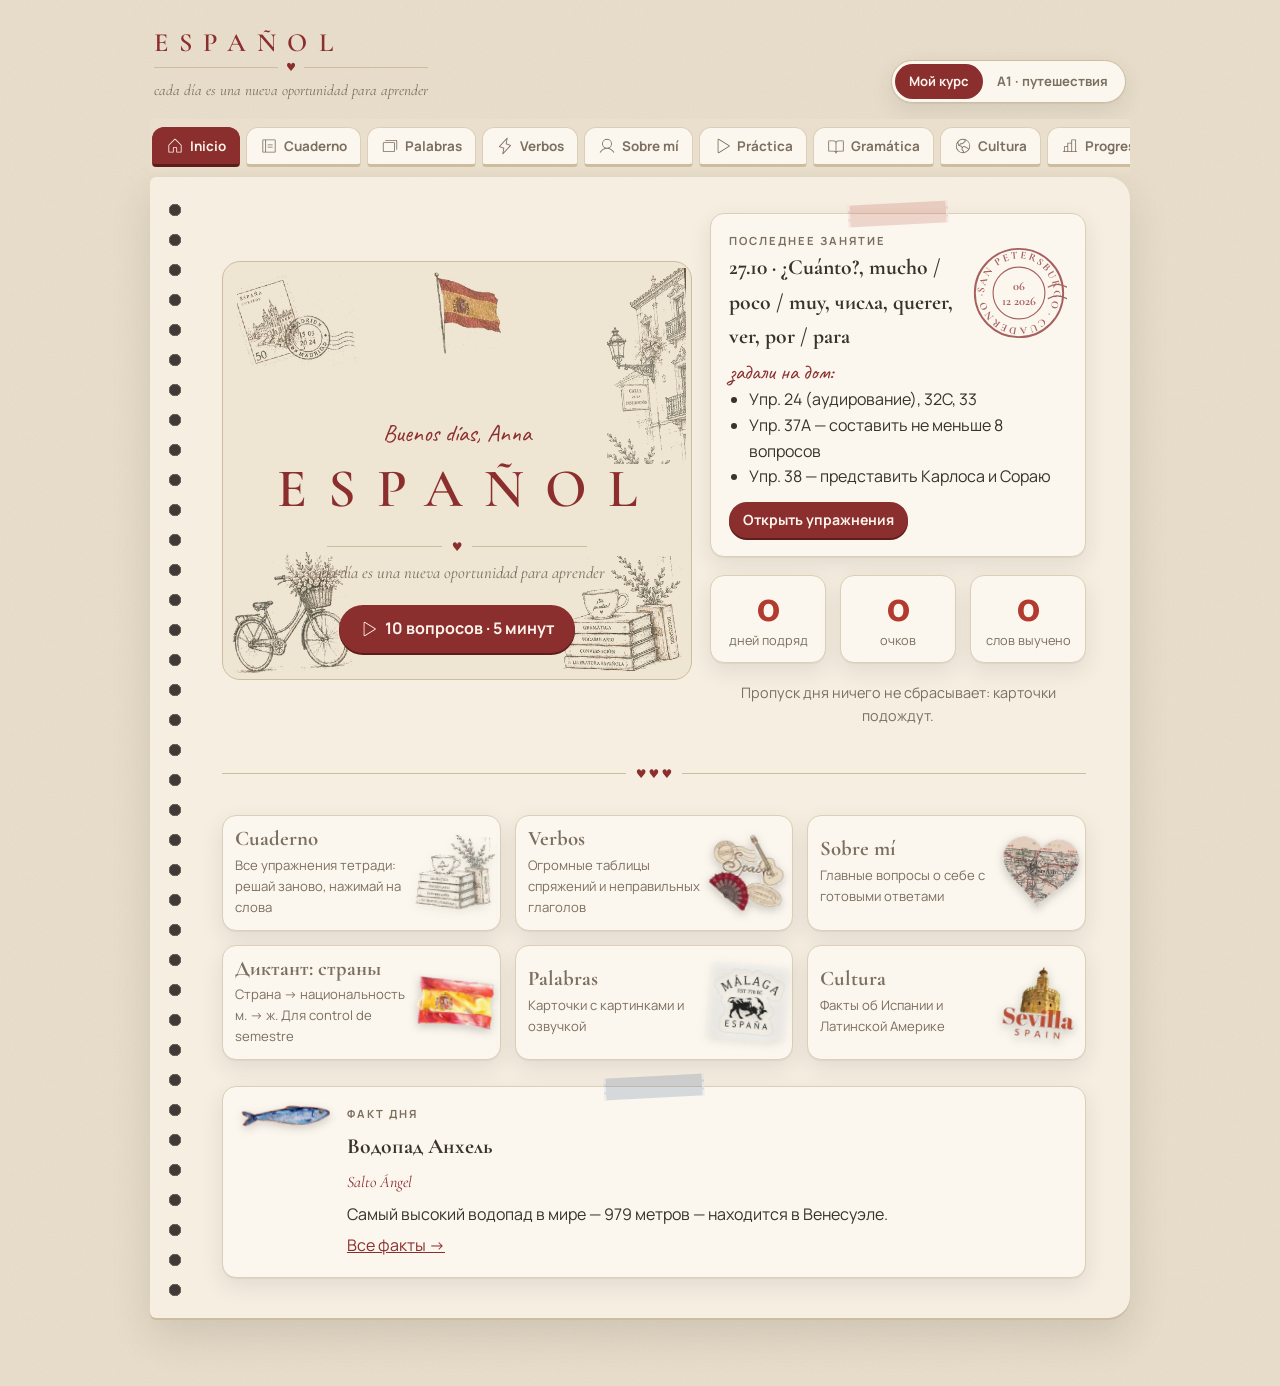
==== index.html @ c1b93a3b "Mi español: сайт и PWA Разбивка mi-espanol.html на index.html, styles.css, app.js, data/*.json, img/" ====
<!doctype html>
<html lang="ru">
<head>
<meta charset="utf-8">
<meta name="viewport" content="width=device-width,initial-scale=1,viewport-fit=cover">
<title>Mi español</title>
<meta name="description" content="Тренажёр испанского: карточки, тетрадь, глаголы, грамматика и культура">
<meta name="theme-color" content="#8B2E2E">
<link rel="manifest" href="manifest.webmanifest">
<link rel="icon" href="icons/icon-192.png" type="image/png">
<link rel="apple-touch-icon" href="icons/apple-touch-icon.png">
<meta name="apple-mobile-web-app-capable" content="yes">
<meta name="mobile-web-app-capable" content="yes">
<meta name="apple-mobile-web-app-status-bar-style" content="default">
<meta name="apple-mobile-web-app-title" content="Mi español">
<link rel="preconnect" href="https://fonts.googleapis.com">
<link rel="preconnect" href="https://fonts.gstatic.com" crossorigin>
<link rel="stylesheet" href="https://fonts.googleapis.com/css2?family=Caveat:wght@500;700&family=Cormorant+Garamond:ital,wght@0,500;0,600;0,700;1,500;1,600&family=Gentium+Plus&family=Manrope:wght@400;500;600;700&display=swap">
<link rel="stylesheet" href="styles.css">
</head>
<body>
<header class="mast">
  <a class="logo" href="#inicio"><b>ESPAÑOL</b><span class="heartline">♥</span><i>cada día es una nueva oportunidad para aprender</i></a>
  <div class="modes" role="group" aria-label="Режим"><button data-mode="curso">Мой курс</button><button data-mode="a1">A1 · путешествия</button></div>
</header>
<nav class="idx" aria-label="Разделы"><div class="in" id="tabs"></div></nav>
<main class="wrap"><div class="sheet" id="view"><div class="boot" role="status"><b>ESPAÑOL</b><span class="heartline">♥</span><i>cargando…</i></div></div></main>
<div id="pop" hidden></div>
<script src="app.js" defer></script>
</body>
</html>
---- styles.css ----
@font-face{font-family:"Soyuz Grotesk";src:url("fonts/SoyuzGrotesk-Bold.ttf") format("truetype");font-weight:700;font-display:swap}
:root{
  color-scheme:light;
  --bg:#E9DFCC;--paper:#F5EEE1;--card:#FBF7EE;--ink:#3A322B;--muted:#7C6F60;--line:#DCCFB8;--line2:#CDBD9F;
  --wine:#8B2E2E;--red:#B23A2E;--gold:#A9843A;--blue:#2D4E8C;--olive:#5E7A4A;--rose:#E7C7BF;
  --wine-soft:#F1DDD5;--blue-soft:#DDE4F0;--olive-soft:#E3E9D6;--gold-soft:#EFE3C8;
  --ok:#4F7A45;--ok-soft:#E1EBD6;--bad:#A8352B;--bad-soft:#F4DCD5;
  --shadow:0 1px 1px rgba(58,50,43,.06),0 8px 22px rgba(58,50,43,.10);
  --poster:"Soyuz Grotesk","Arial Black",Impact,sans-serif;
  --serif:"Cormorant Garamond",Georgia,"Times New Roman",serif;
  --hand:"Caveat","Segoe Print",cursive;
  --sans:"Manrope",system-ui,-apple-system,"Segoe UI",sans-serif;
  --ipa:"Gentium Plus","Charis SIL",Georgia,serif;
}
*{box-sizing:border-box}
[hidden]{display:none!important}
body{background:var(--bg);color:var(--ink);font:400 16px/1.6 var(--sans);-webkit-text-size-adjust:100%;
  background-image:url("data:image/svg+xml,%3Csvg xmlns='http://www.w3.org/2000/svg' width='220' height='220'%3E%3Cfilter id='n'%3E%3CfeTurbulence type='fractalNoise' baseFrequency='.85' numOctaves='3' stitchTiles='stitch'/%3E%3CfeColorMatrix values='0 0 0 0 .35 0 0 0 0 .28 0 0 0 0 .2 0 0 0 .07 0'/%3E%3C/filter%3E%3Crect width='100%25' height='100%25' filter='url(%23n)'/%3E%3C/svg%3E");
  padding-left:max(12px,env(safe-area-inset-left,0px));padding-right:max(12px,env(safe-area-inset-right,0px));padding-block:0 60px}
body::before{content:"";position:fixed;inset:0 0 auto;height:env(safe-area-inset-top,0px);z-index:30;background:var(--paper)}
h1,h2,h3{margin:0;text-wrap:balance;font-weight:600}
p{margin:0}
button,input,select,textarea{font:inherit;color:inherit}
button{cursor:pointer}
a{color:var(--wine)}
.wrap{max-width:980px;margin:0 auto}
/* ---------- masthead ---------- */
.mast{max-width:980px;margin:0 auto;padding:22px 4px 8px;display:flex;align-items:flex-end;justify-content:space-between;gap:12px;flex-wrap:wrap}
.logo{display:flex;flex-direction:column;gap:2px;text-decoration:none;color:inherit}
.logo b{font-family:var(--serif);font-weight:600;font-size:1.65rem;letter-spacing:.42em;color:var(--wine);line-height:1}
.logo i{font-family:var(--serif);font-style:italic;font-size:.95rem;color:var(--muted)}
.heartline{display:flex;align-items:center;gap:8px;color:var(--wine);font-size:.7rem}
.heartline::before,.heartline::after{content:"";height:1px;background:var(--line2);flex:1;min-width:20px}
.modes{display:flex;background:var(--card);border:1px solid var(--line2);border-radius:999px;padding:3px;box-shadow:var(--shadow)}
.modes button{border:0;background:transparent;border-radius:999px;padding:7px 14px;font-weight:700;font-size:.82rem;color:var(--muted)}
.modes button[aria-pressed="true"]{background:var(--wine);color:#FBF3EA}
/* index tabs */
nav.idx{position:sticky;top:env(safe-area-inset-top,0px);z-index:20;margin:8px auto 0;max-width:980px;background:linear-gradient(var(--bg) 80%,transparent)}
nav.idx .in{display:flex;gap:6px;overflow-x:auto;padding:8px 2px 10px;scrollbar-width:none}
nav.idx .in::-webkit-scrollbar{display:none}
.tab{flex:0 0 auto;display:flex;align-items:center;gap:6px;padding:8px 13px 7px;border-radius:12px 12px 4px 4px;background:var(--card);border:1px solid var(--line);border-bottom:3px solid var(--line2);text-decoration:none;color:var(--muted);font-weight:700;font-size:.84rem;white-space:nowrap}
.tab svg{width:18px;height:18px}
.tab[aria-current="page"]{background:var(--wine);color:#FBF3EA;border-color:var(--wine);border-bottom-color:#5E1D1D}
.tab:nth-child(3n+2)[aria-current="page"]{background:var(--blue);border-color:var(--blue);border-bottom-color:#1C3360}
.tab:nth-child(3n)[aria-current="page"]{background:var(--olive);border-color:var(--olive);border-bottom-color:#3E5430}
/* sheet */
.sheet{background:var(--paper);border-radius:6px 22px 22px 6px;box-shadow:0 2px 0 var(--line2),0 18px 40px rgba(58,50,43,.14);padding:26px clamp(16px,4vw,44px) 40px;position:relative;min-height:70vh}
@media (min-width:720px){
  .sheet{padding-left:clamp(56px,6vw,72px)}
  .sheet::before{content:"";position:absolute;left:14px;top:22px;bottom:22px;width:22px;
    background:radial-gradient(circle at 11px 11px,#2B2622 0 5px,#5b524a 5.5px 6px,transparent 6.5px) 0 0/22px 30px repeat-y;opacity:.9}
}
.stack{display:flex;flex-direction:column;gap:18px}
.row{display:flex;gap:10px;flex-wrap:wrap;align-items:center}
.between{justify-content:space-between}
.grid{display:grid;gap:14px;grid-template-columns:repeat(auto-fill,minmax(220px,1fr))}
.grid.sm{grid-template-columns:repeat(auto-fill,minmax(160px,1fr))}
.muted{color:var(--muted)}
.hand{font-family:var(--hand);font-size:1.35rem;line-height:1.1;color:var(--wine)}
.eyebrow{font-size:.7rem;font-weight:700;letter-spacing:.18em;text-transform:uppercase;color:var(--muted)}
.poster{font-family:var(--poster);text-transform:uppercase;color:var(--red);line-height:.86;letter-spacing:-.01em;font-size:clamp(3rem,13vw,7.6rem);margin:0;overflow-wrap:anywhere}
.poster.md{font-size:clamp(2.2rem,8vw,4.4rem)}
.spaced{font-family:var(--serif);text-transform:uppercase;letter-spacing:.32em;color:var(--wine);font-weight:600}
.serif{font-family:var(--serif)}
.title{font-family:var(--serif);font-size:clamp(1.6rem,4vw,2.2rem);line-height:1.1;color:var(--ink)}
.h3{font-family:var(--serif);font-size:1.35rem;font-weight:700}
.divider{display:flex;align-items:center;gap:10px;color:var(--wine);font-size:.75rem;margin:6px 0}
.divider::before,.divider::after{content:"";height:1px;background:var(--line2);flex:1}
.card{background:var(--card);border:1px solid var(--line);border-radius:14px;padding:18px;box-shadow:var(--shadow);position:relative;min-width:0}
.card.tape::before{content:"";position:absolute;top:-11px;left:50%;width:96px;height:22px;transform:translateX(-50%) rotate(-3deg);background:rgba(178,58,46,.18);border-left:2px dashed rgba(255,255,255,.5);border-right:2px dashed rgba(255,255,255,.5)}
.card.tape.blue::before{background:rgba(45,78,140,.18)}.card.tape.olive::before{background:rgba(94,122,74,.22)}
.btn{background:var(--wine);color:#FBF3EA;border:0;border-radius:999px;padding:11px 20px;font-weight:700;min-height:44px;display:inline-flex;align-items:center;gap:8px;box-shadow:0 2px 0 #5E1D1D}
a.btn{text-decoration:none}.btn:hover{filter:brightness(1.08)}.btn:active{transform:translateY(1px);box-shadow:none}
.btn.ghost{background:transparent;color:var(--wine);border:1.5px solid var(--wine);box-shadow:none}
.btn.soft{background:var(--wine-soft);color:var(--wine);box-shadow:none}
.btn.blue{background:var(--blue);box-shadow:0 2px 0 #1C3360}
.btn.sm{padding:7px 14px;min-height:36px;font-size:.88rem}
.btn svg{width:18px;height:18px}
.chip{border:1px solid var(--line2);background:var(--card);border-radius:999px;padding:6px 13px;font-size:.86rem;font-weight:600;color:var(--muted)}
.chip[aria-pressed="true"]{background:var(--ink);border-color:var(--ink);color:var(--paper)}
.chips{display:flex;gap:8px;overflow-x:auto;padding-bottom:4px;scrollbar-width:thin}
.chips .chip{flex:0 0 auto}
.tag{display:inline-block;font-size:.66rem;font-weight:800;letter-spacing:.1em;text-transform:uppercase;padding:3px 8px;border-radius:4px;background:var(--wine-soft);color:var(--wine);vertical-align:middle;white-space:nowrap}
.tag.blue{background:var(--blue-soft);color:var(--blue)}.tag.olive{background:var(--olive-soft);color:var(--olive)}.tag.gold{background:var(--gold-soft);color:#6E5524}
.ic{display:inline-block;width:1.2em;height:1.2em;vertical-align:-.2em;fill:currentColor}
.bar{height:6px;border-radius:3px;background:var(--line);overflow:hidden}
.bar i{display:block;height:100%;background:var(--wine);border-radius:3px}
/* stickers */
.stk{position:absolute;pointer-events:none;filter:drop-shadow(0 3px 4px rgba(58,50,43,.25));z-index:1}
.stk.sketch{filter:none;mix-blend-mode:multiply;opacity:.9}
.stkin{display:block;max-width:100%;filter:drop-shadow(0 3px 4px rgba(58,50,43,.22))}
/* stamp frame */
.stamp{--s:76px;--bgc:var(--card);width:var(--s);height:calc(var(--s)*1.18);flex:0 0 auto;display:grid;place-items:center;background:#FFFDF8;position:relative;box-shadow:0 1px 3px rgba(58,50,43,.28)}
.stamp::before{content:"";position:absolute;inset:-3px;pointer-events:none;z-index:2;background:
 radial-gradient(circle,var(--bgc) 3px,transparent 3.6px) 0 0/9px 7px repeat-x,
 radial-gradient(circle,var(--bgc) 3px,transparent 3.6px) 0 100%/9px 7px repeat-x,
 radial-gradient(circle,var(--bgc) 3px,transparent 3.6px) 0 0/7px 9px repeat-y,
 radial-gradient(circle,var(--bgc) 3px,transparent 3.6px) 100% 0/7px 9px repeat-y}
.stamp .in{position:absolute;inset:7px;border:1px solid var(--line2);display:grid;place-items:center;overflow:hidden;background:#FFFCF5}
.stamp svg.ico{width:60%;height:60%;fill:var(--ink)}
.stamp .fl{width:100%;height:100%;display:block}
.stamp .fl svg{width:100%;height:100%;display:block}
.stamp .num{font-family:var(--poster);color:var(--red);font-size:calc(var(--s)*.42);line-height:1}
.stamp .let{font-family:var(--serif);font-weight:700;font-style:italic;color:var(--wine);font-size:calc(var(--s)*.55);line-height:1}
.stamp .sw{width:70%;height:70%;border-radius:50%;border:1px solid rgba(0,0,0,.15)}
.stamp.big{--s:150px}.stamp.sm{--s:48px}
.stamp .val{position:absolute;right:5px;bottom:2px;font-family:var(--serif);font-weight:700;font-size:calc(var(--s)*.14);color:var(--gold)}
/* postmark */
.pm{width:96px;height:96px;flex:0 0 auto;color:var(--wine);opacity:.75}
/* hero */
.hero{position:relative;display:grid;gap:18px;grid-template-columns:1fr;align-items:center;padding:10px 0 4px}
@media (min-width:760px){.hero.two{grid-template-columns:1.25fr 1fr}}
.cover{position:relative;border-radius:18px;padding:28px 22px 26px;background:#EFE5D3;border:1px solid var(--line2);overflow:hidden;text-align:center;min-height:300px}
.cover .bigt{font-family:var(--serif);font-weight:600;font-size:clamp(2rem,7vw,3.4rem);letter-spacing:.38em;color:var(--wine);margin-right:-.38em}
.cover .motto{font-family:var(--serif);font-style:italic;color:var(--muted);font-size:1.05rem}
/* exercises */
.exhead{display:flex;gap:16px;align-items:flex-start;flex-wrap:wrap}
.exnum{font-family:var(--serif);font-weight:700;color:var(--red);font-size:clamp(3.2rem,12vw,5.6rem);line-height:.8}
.extile{display:flex;gap:12px;align-items:center;text-align:left;background:var(--card);border:1px solid var(--line);border-radius:12px;padding:12px 14px;color:var(--ink);box-shadow:var(--shadow);min-width:0;text-decoration:none}
.extile:hover{border-color:var(--wine)}
.extile .n{font-family:var(--serif);font-weight:700;color:var(--red);font-size:1.9rem;line-height:1;min-width:2.6ch}
.extile .t{font-weight:700;font-size:.95rem;line-height:1.25}
.extile .s{font-size:.78rem;color:var(--muted)}
.done{color:var(--ok);font-weight:800;font-size:.8rem}
.items{display:flex;flex-direction:column;gap:2px;counter-reset:it}
.item{display:flex;gap:10px;align-items:baseline;padding:10px 4px;border-bottom:1px dashed var(--line2);line-height:2.1;font-size:1.08rem}
.item::before{counter-increment:it;content:counter(it);font-family:var(--serif);font-weight:700;color:var(--gold);min-width:1.6em;text-align:right;font-size:1rem}
.item .body{flex:1;min-width:0}
.gapin{display:inline-block;border:0;border-bottom:2px solid var(--line2);background:rgba(255,255,255,.55);border-radius:6px 6px 0 0;padding:1px 6px;font-size:1.02rem;min-width:3ch;max-width:100%;font-family:var(--sans);color:var(--blue);font-weight:600}
.gapin:focus{outline:none;border-bottom-color:var(--wine);background:#fff}
.gapin.ok{border-bottom-color:var(--ok);background:var(--ok-soft);color:var(--ok)}
.gapin.bad{border-bottom-color:var(--bad);background:var(--bad-soft);color:var(--bad)}
.gapin.acc{border-bottom-color:var(--gold);background:var(--gold-soft)}
.fix{font-family:var(--hand);color:var(--ok);font-size:1.3rem;margin:0 4px;white-space:nowrap}
.opts{display:flex;gap:6px;flex-wrap:wrap;margin-top:4px}
.opt{border:1.5px solid var(--line2);background:var(--card);border-radius:999px;padding:4px 13px;font-size:.95rem;font-weight:600;line-height:1.5}
.opt:hover:not(:disabled){border-color:var(--wine)}
.opt.ok{background:var(--ok-soft);border-color:var(--ok);color:var(--ok)}.opt.bad{background:var(--bad-soft);border-color:var(--bad);color:var(--bad)}
.readblk{display:flex;flex-direction:column;gap:10px}
.es-text{font-family:var(--serif);font-size:1.32rem;line-height:1.55}
.ru-text{font-size:.95rem;color:var(--muted);border-left:3px solid var(--rose);padding-left:12px}
textarea{width:100%;min-height:70px;border:1px solid var(--line2);border-radius:10px;background:#FFFCF5;padding:10px 12px;font-size:1rem;resize:vertical}
input[type=text],input[type=search]{border:1px solid var(--line2);border-radius:10px;background:#FFFCF5;padding:10px 12px;font-size:1rem;width:100%;min-width:0}
input[type=text]:focus,textarea:focus,input[type=search]:focus{outline:2px solid var(--wine-soft);border-color:var(--wine)}
/* clickable words */
.w{cursor:pointer;border-radius:3px;transition:background .15s}
.w:hover{background:var(--gold-soft);box-shadow:0 1px 0 var(--gold)}
.w.on{background:var(--wine-soft)}
#pop{position:fixed;z-index:50;max-width:min(320px,calc(100vw - 24px));background:var(--card);border:1px solid var(--line2);border-radius:14px;box-shadow:0 14px 36px rgba(58,50,43,.25);padding:12px 14px;display:flex;flex-direction:column;gap:4px}
#pop .pw{font-family:var(--serif);font-size:1.5rem;font-weight:700;color:var(--wine);line-height:1.1}
#pop .pr{font-weight:600}
#pop .pn{font-size:.82rem;color:var(--muted)}
.spk{border:0;background:var(--wine-soft);color:var(--wine);width:34px;height:34px;border-radius:50%;display:inline-grid;place-items:center;flex:0 0 auto}
.spk svg{width:18px;height:18px;fill:currentColor}
/* flash/play */
.fc{min-height:300px;display:flex;flex-direction:column;align-items:center;justify-content:center;gap:12px;text-align:center;cursor:pointer;padding:26px 18px}
.fc .big{font-family:var(--serif);font-weight:700;font-size:clamp(2rem,7vw,2.8rem);line-height:1.1;overflow-wrap:anywhere}
.ipa{font-family:var(--ipa);color:var(--muted)}
.q-prompt{font-family:var(--serif);font-size:clamp(1.6rem,5vw,2.2rem);font-weight:700;line-height:1.15;overflow-wrap:anywhere}
.field{display:flex;flex-direction:column;gap:4px}
.field label{font-size:.72rem;font-weight:800;letter-spacing:.1em;text-transform:uppercase;color:var(--muted)}
.field input.ok{border-color:var(--ok);background:var(--ok-soft)}.field input.bad{border-color:var(--bad);background:var(--bad-soft)}.field input.acc{border-color:var(--gold);background:var(--gold-soft)}
.sentence{font-family:var(--serif);font-size:1.3rem;line-height:2.4}
.sentence input{width:8.5em;max-width:100%;display:inline-block;padding:4px 8px;font-family:var(--sans);font-size:1rem}
.popts{display:grid;gap:10px}
.popt{text-align:left;background:var(--card);border:1.5px solid var(--line2);border-radius:12px;padding:12px 16px;font-size:1.05rem;min-height:48px}
.popt:hover:not(:disabled){border-color:var(--wine)}
.popt.ok{border-color:var(--ok);background:var(--ok-soft)}.popt.bad{border-color:var(--bad);background:var(--bad-soft)}
.fb{border-radius:12px;padding:12px 16px;display:flex;flex-direction:column;gap:3px}
.fb.ok{background:var(--ok-soft);color:var(--ok)}.fb.bad{background:var(--bad-soft)}.fb.acc{background:var(--gold-soft)}
.fb b{font-weight:800}.fb.bad b{color:var(--bad)}.fb .ans{font-family:var(--serif);font-size:1.25rem;font-weight:700;color:var(--ink)}.fb .why{font-size:.9rem;color:var(--ink)}
/* deck/list */
.deck{display:flex;gap:14px;align-items:center;text-align:left;background:var(--card);border:1px solid var(--line);border-radius:14px;padding:12px;color:var(--ink);box-shadow:var(--shadow);min-width:0}
.deck:hover{border-color:var(--wine)}
.deck b{font-family:var(--serif);font-size:1.3rem;line-height:1.1;display:block}
.deck span{font-size:.82rem;color:var(--muted)}
.wl{display:grid;grid-template-columns:repeat(auto-fill,minmax(250px,1fr));gap:10px}
.wi{display:flex;gap:12px;align-items:center;background:var(--card);border:1px solid var(--line);border-radius:12px;padding:8px 10px;min-width:0}
.wi .es{font-family:var(--serif);font-weight:700;font-size:1.2rem;line-height:1.1;overflow-wrap:anywhere}
.wi .ru{font-size:.9rem}
.wi .ipa{font-size:.82rem}
/* verbs */
.endings{display:grid;grid-template-columns:auto repeat(3,1fr);gap:0;border:2px solid var(--ink);border-radius:14px;overflow:hidden;background:var(--card)}
.endings>div{padding:8px 10px;border-bottom:1px solid var(--line2);border-right:1px solid var(--line2);display:flex;align-items:center;min-width:0}
.endings .hd{background:var(--ink);color:var(--paper);font-family:var(--poster);font-size:clamp(1.4rem,5vw,2.6rem);justify-content:center;letter-spacing:.02em}
.endings .pr{font-size:.82rem;color:var(--muted);font-weight:700}
.endings .en{white-space:nowrap;font-family:var(--poster);color:var(--red);font-size:clamp(1.6rem,6vw,3.2rem);justify-content:center;line-height:1}
.vcard{background:var(--card);border:1px solid var(--line);border-radius:14px;padding:14px;box-shadow:var(--shadow);display:flex;flex-direction:column;gap:10px;min-width:0}
.vcard .inf{font-family:var(--poster);font-size:clamp(1.5rem,4.4vw,2rem);overflow-wrap:anywhere;line-height:.9;color:var(--ink);text-transform:uppercase}
.vgrid{display:grid;grid-template-columns:1fr 1fr;gap:4px}
.vgrid .c{padding:6px 8px;border-radius:8px;background:#FFFCF5;border:1px solid var(--line);min-width:0;cursor:pointer}
.vgrid .c small{display:block;font-size:.66rem;color:var(--muted);font-weight:700;letter-spacing:.04em}
.vgrid .c b{font-family:var(--serif);font-size:1.18rem;font-weight:700;overflow-wrap:break-word;word-break:normal}
.vgrid .c.boot{background:var(--gold-soft);border-color:#E3CF9F}
.vgrid mark{background:transparent;color:var(--red);font-weight:800}
.hideforms .vgrid .c b{filter:blur(7px)}
.hideforms .vgrid .c.show b{filter:none}
/* facts */
.fact{background:var(--card);border:1px solid var(--line);border-radius:14px;padding:18px 18px 16px;box-shadow:var(--shadow);position:relative;display:flex;flex-direction:column;gap:8px;min-width:0;overflow:visible}
.fact h3{font-family:var(--serif);font-size:1.4rem;line-height:1.1;padding-right:70px}
.fact .esc{font-family:var(--serif);font-style:italic;color:var(--wine);font-size:1.05rem}
.fact .fimg{position:absolute;right:-8px;top:-14px;width:84px;height:84px;object-fit:contain;transform:rotate(6deg);filter:drop-shadow(0 3px 4px rgba(58,50,43,.25))}
.fact .src{font-size:.78rem}
.masonry{columns:3 280px;column-gap:16px}
.masonry>*{break-inside:avoid;margin-bottom:22px}
.posterimg{width:100%;max-width:420px;border-radius:6px;box-shadow:0 10px 30px rgba(58,50,43,.3);transform:rotate(-1.5deg);display:block}
/* table */
table{border-collapse:collapse;width:100%}
th,td{text-align:left;padding:8px 10px;border-bottom:1px solid var(--line2);vertical-align:top}
th{font-size:.7rem;letter-spacing:.12em;text-transform:uppercase;color:var(--muted);font-weight:800}
.tw{overflow-x:auto}
details.g{background:var(--card);border:1px solid var(--line);border-radius:14px;overflow:hidden}
details.g+details.g{margin-top:10px}
details.g summary{cursor:pointer;padding:15px 18px;font-family:var(--serif);font-weight:700;font-size:1.3rem;list-style:none;display:flex;justify-content:space-between;gap:12px;align-items:center}
details.g summary::-webkit-details-marker{display:none}
details.g summary::after{content:"+";color:var(--wine);font-family:var(--sans);font-size:1.4rem}
details.g[open] summary::after{content:"–"}
.th{padding:0 18px 18px;display:flex;flex-direction:column;gap:12px}
.th ul{margin:0;padding-left:20px;display:flex;flex-direction:column;gap:4px}
.th .ex{font-family:var(--serif);font-size:1.15rem;font-weight:600}
.th .note{background:var(--gold-soft);border-radius:10px;padding:10px 14px;font-size:.93rem}
.th b.e{color:var(--red)}
.big-num{font-family:var(--poster);font-size:2.6rem;color:var(--red);line-height:1}
.sum-cell{font-family:var(--serif);font-size:1.2rem}
.toast{position:fixed;left:50%;bottom:calc(18px + env(safe-area-inset-bottom,0px));transform:translateX(-50%);background:var(--ink);color:var(--paper);padding:10px 16px;border-radius:999px;font-weight:600;z-index:60}
@media (max-width:520px){.stack>.row.between>.stkin{width:72px!important;margin-left:auto}.endings .pr{font-size:.68rem;padding:6px}.endings>div{padding:6px 4px}.item{font-size:1rem}.es-text{font-size:1.18rem}.exnum{font-size:3rem}.cover{min-height:250px}}
/* ---------- boot screen ---------- */
.boot{min-height:52vh;display:flex;flex-direction:column;align-items:center;justify-content:center;gap:14px;text-align:center;padding:40px 16px}
.boot b{font-family:var(--serif);font-weight:600;font-size:1.65rem;letter-spacing:.42em;color:var(--wine);line-height:1;padding-left:.42em}
.boot .heartline{width:min(240px,70%);animation:bootbeat 1.4s ease-in-out infinite}
.boot i{font-family:var(--hand);font-style:normal;font-size:1.3rem;color:var(--muted)}
.boot.err i{color:var(--bad)}
.boot.err .heartline{animation:none}
@keyframes bootbeat{50%{opacity:.35}}
@media (prefers-reduced-motion:reduce){.boot .heartline{animation:none}}
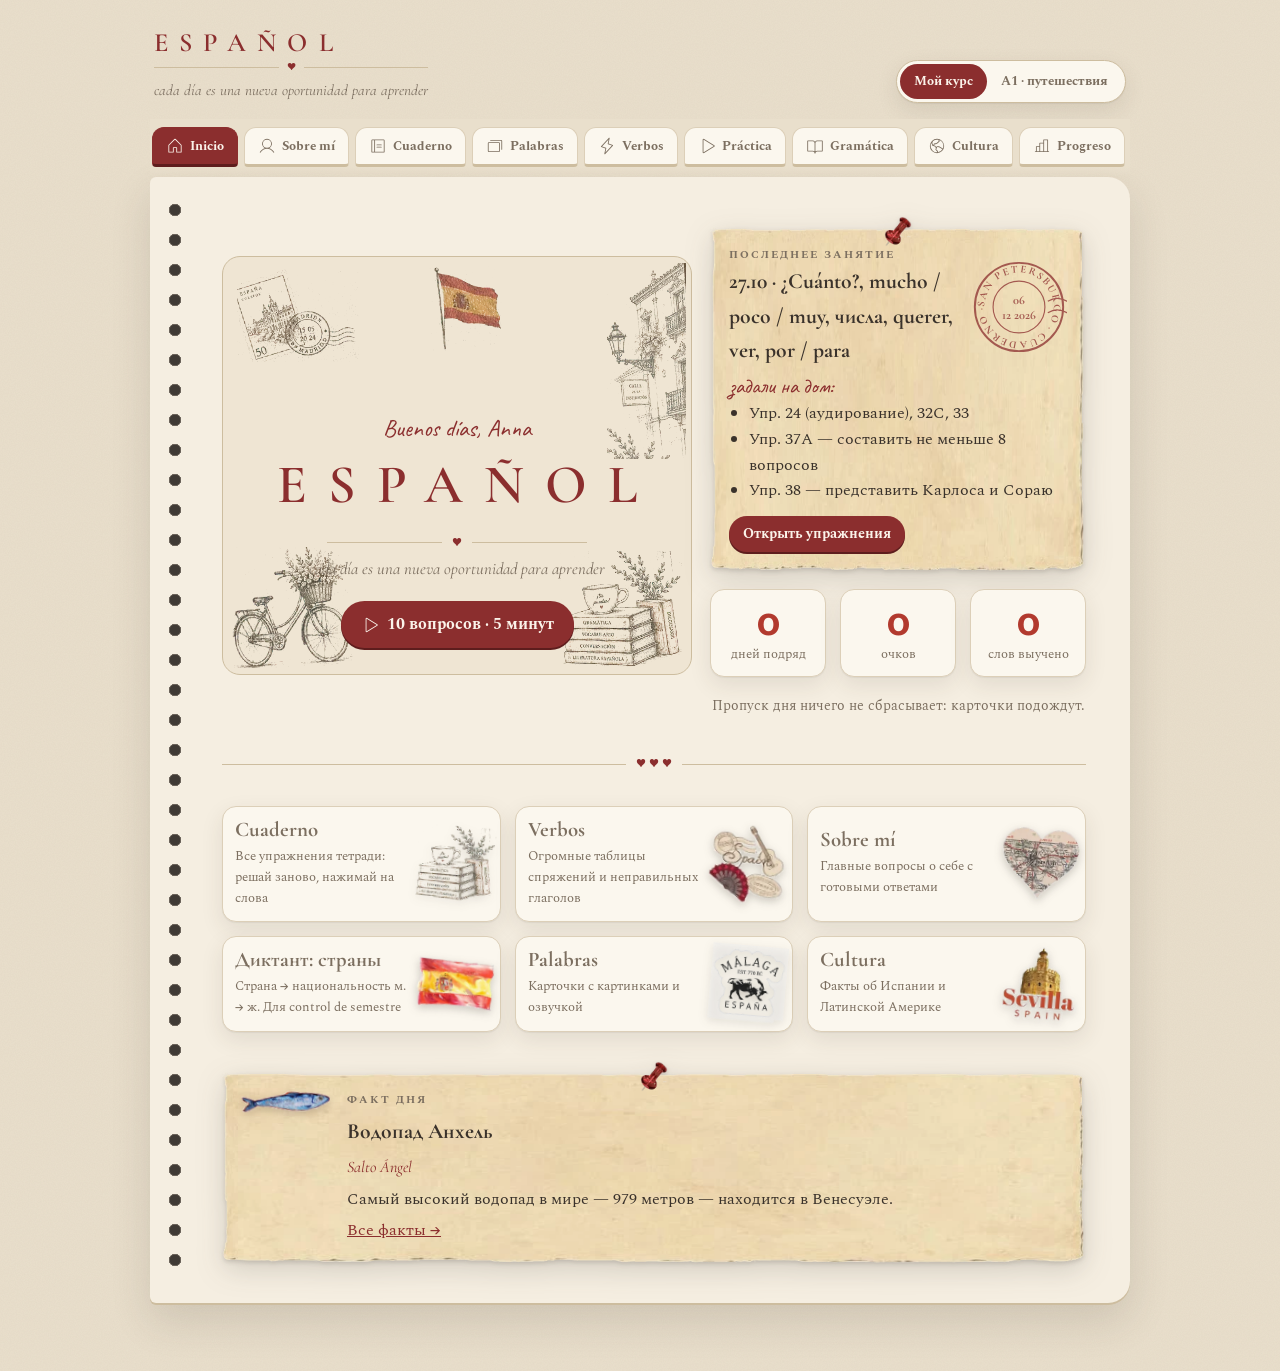
==== commit d038af89: "Spectral для мелкого текста, бумага заметок теплее, кнопка не заходит на соседние блоки Co-Authored-" ====
--- a/index.html
+++ b/index.html
@@ -15,7 +15,7 @@
 <meta name="apple-mobile-web-app-title" content="Mi español">
 <link rel="preconnect" href="https://fonts.googleapis.com">
 <link rel="preconnect" href="https://fonts.gstatic.com" crossorigin>
-<link rel="stylesheet" href="https://fonts.googleapis.com/css2?family=Caveat:wght@500;700&family=Cormorant+Garamond:ital,wght@0,500;0,600;0,700;1,500;1,600&family=Gentium+Plus&family=Manrope:wght@400;500;600;700&display=swap">
+<link rel="stylesheet" href="https://fonts.googleapis.com/css2?family=Caveat:wght@500;700&family=Cormorant+Garamond:ital,wght@0,500;0,600;0,700;1,500;1,600&family=Gentium+Plus&family=Spectral:ital,wght@0,400;0,500;0,600;0,700;0,800;1,400;1,500&display=swap">
 <link rel="stylesheet" href="styles.css">
 </head>
 <body>
@@ -24,8 +24,10 @@
   <div class="modes" role="group" aria-label="Режим"><button data-mode="curso">Мой курс</button><button data-mode="a1">A1 · путешествия</button></div>
 </header>
 <nav class="idx" aria-label="Разделы"><div class="in" id="tabs"></div></nav>
-<main class="wrap"><div class="sheet" id="view"><div class="boot" role="status"><b>ESPAÑOL</b><span class="heartline">♥</span><i>cargando…</i></div></div></main>
+<main class="wrap"><div class="sheet" id="view"><div class="bootscr" role="status"><b>ESPAÑOL</b><span class="heartline">♥</span><i>cargando…</i></div></div></main>
 <div id="pop" hidden></div>
+<script src="supabase-config.js" defer></script>
+<script src="sync.js" defer></script>
 <script src="app.js" defer></script>
 </body>
 </html>
--- a/styles.css
+++ b/styles.css
@@ -9,7 +9,7 @@
   --poster:"Soyuz Grotesk","Arial Black",Impact,sans-serif;
   --serif:"Cormorant Garamond",Georgia,"Times New Roman",serif;
   --hand:"Caveat","Segoe Print",cursive;
-  --sans:"Manrope",system-ui,-apple-system,"Segoe UI",sans-serif;
+  --sans:"Spectral",Georgia,"Times New Roman",serif;
   --ipa:"Gentium Plus","Charis SIL",Georgia,serif;
 }
 *{box-sizing:border-box}
@@ -67,8 +67,12 @@
 .divider{display:flex;align-items:center;gap:10px;color:var(--wine);font-size:.75rem;margin:6px 0}
 .divider::before,.divider::after{content:"";height:1px;background:var(--line2);flex:1}
 .card{background:var(--card);border:1px solid var(--line);border-radius:14px;padding:18px;box-shadow:var(--shadow);position:relative;min-width:0}
-.card.tape::before{content:"";position:absolute;top:-11px;left:50%;width:96px;height:22px;transform:translateX(-50%) rotate(-3deg);background:rgba(178,58,46,.18);border-left:2px dashed rgba(255,255,255,.5);border-right:2px dashed rgba(255,255,255,.5)}
-.card.tape.blue::before{background:rgba(45,78,140,.18)}.card.tape.olive::before{background:rgba(94,122,74,.22)}
+/* заметки: рваная бумага и красная кнопка */
+.card.tape,.th .note{background:transparent;border:1px solid transparent;border-image:url("img/note-paper.webp") 24 fill / 16px stretch;border-radius:0;box-shadow:none;filter:drop-shadow(0 2px 2px rgba(58,50,43,.18)) drop-shadow(0 8px 14px rgba(58,50,43,.18));position:relative}
+.card.tape::before,.th .note::before{content:"";position:absolute;top:-12px;left:50%;width:28px;height:31px;transform:translateX(-50%);background:url("img/pin.webp") center/contain no-repeat;pointer-events:none}
+.card.tape{margin-top:14px}
+.th .note{margin-top:18px;padding:14px 18px}
+
 .btn{background:var(--wine);color:#FBF3EA;border:0;border-radius:999px;padding:11px 20px;font-weight:700;min-height:44px;display:inline-flex;align-items:center;gap:8px;box-shadow:0 2px 0 #5E1D1D}
 a.btn{text-decoration:none}.btn:hover{filter:brightness(1.08)}.btn:active{transform:translateY(1px);box-shadow:none}
 .btn.ghost{background:transparent;color:var(--wine);border:1.5px solid var(--wine);box-shadow:none}
@@ -140,8 +144,8 @@
 .es-text{font-family:var(--serif);font-size:1.32rem;line-height:1.55}
 .ru-text{font-size:.95rem;color:var(--muted);border-left:3px solid var(--rose);padding-left:12px}
 textarea{width:100%;min-height:70px;border:1px solid var(--line2);border-radius:10px;background:#FFFCF5;padding:10px 12px;font-size:1rem;resize:vertical}
-input[type=text],input[type=search]{border:1px solid var(--line2);border-radius:10px;background:#FFFCF5;padding:10px 12px;font-size:1rem;width:100%;min-width:0}
-input[type=text]:focus,textarea:focus,input[type=search]:focus{outline:2px solid var(--wine-soft);border-color:var(--wine)}
+input[type=text],input[type=search],input[type=email]{border:1px solid var(--line2);border-radius:10px;background:#FFFCF5;padding:10px 12px;font-size:1rem;width:100%;min-width:0}
+input[type=text]:focus,input[type=email]:focus,textarea:focus,input[type=search]:focus{outline:2px solid var(--wine-soft);border-color:var(--wine)}
 /* clickable words */
 .w{cursor:pointer;border-radius:3px;transition:background .15s}
 .w:hover{background:var(--gold-soft);box-shadow:0 1px 0 var(--gold)}
@@ -180,11 +184,13 @@
 .wi .ru{font-size:.9rem}
 .wi .ipa{font-size:.82rem}
 /* verbs */
-.endings{display:grid;grid-template-columns:auto repeat(3,1fr);gap:0;border:2px solid var(--ink);border-radius:14px;overflow:hidden;background:var(--card)}
-.endings>div{padding:8px 10px;border-bottom:1px solid var(--line2);border-right:1px solid var(--line2);display:flex;align-items:center;min-width:0}
-.endings .hd{background:var(--ink);color:var(--paper);font-family:var(--poster);font-size:clamp(1.4rem,5vw,2.6rem);justify-content:center;letter-spacing:.02em}
+.endings{max-width:760px;display:grid;grid-template-columns:auto repeat(3,1fr);gap:0;border:2px solid var(--ink);border-radius:14px;overflow:hidden;background:var(--card)}
+.endings>div{padding:6px 8px;border-bottom:1px solid var(--line2);border-right:1px solid var(--line2);display:flex;align-items:center;min-width:0}
+.endings .hd{background:var(--ink);color:var(--paper);font-family:var(--poster);font-size:clamp(1.2rem,4.3vw,2.2rem);justify-content:center;letter-spacing:.02em}
 .endings .pr{font-size:.82rem;color:var(--muted);font-weight:700}
-.endings .en{white-space:nowrap;font-family:var(--poster);color:var(--red);font-size:clamp(1.6rem,6vw,3.2rem);justify-content:center;line-height:1}
+.endings .en{white-space:nowrap;font-family:var(--poster);color:var(--red);font-size:clamp(1.35rem,5vw,2.6rem);justify-content:center;line-height:1}
+.endings .en .st{font-family:var(--sans);font-size:max(.75rem,.36em);font-weight:700;color:var(--muted);letter-spacing:0;text-transform:lowercase;margin-right:1px}
+@media (max-width:520px){.endings .en>span{display:flex;flex-direction:column;align-items:center;gap:3px}.endings .en .st{margin-right:0;line-height:1}}
 .vcard{background:var(--card);border:1px solid var(--line);border-radius:14px;padding:14px;box-shadow:var(--shadow);display:flex;flex-direction:column;gap:10px;min-width:0}
 .vcard .inf{font-family:var(--poster);font-size:clamp(1.5rem,4.4vw,2rem);overflow-wrap:anywhere;line-height:.9;color:var(--ink);text-transform:uppercase}
 .vgrid{display:grid;grid-template-columns:1fr 1fr;gap:4px}
@@ -218,18 +224,18 @@
 .th{padding:0 18px 18px;display:flex;flex-direction:column;gap:12px}
 .th ul{margin:0;padding-left:20px;display:flex;flex-direction:column;gap:4px}
 .th .ex{font-family:var(--serif);font-size:1.15rem;font-weight:600}
-.th .note{background:var(--gold-soft);border-radius:10px;padding:10px 14px;font-size:.93rem}
+.th .note{font-size:.93rem}
 .th b.e{color:var(--red)}
 .big-num{font-family:var(--poster);font-size:2.6rem;color:var(--red);line-height:1}
 .sum-cell{font-family:var(--serif);font-size:1.2rem}
 .toast{position:fixed;left:50%;bottom:calc(18px + env(safe-area-inset-bottom,0px));transform:translateX(-50%);background:var(--ink);color:var(--paper);padding:10px 16px;border-radius:999px;font-weight:600;z-index:60}
 @media (max-width:520px){.stack>.row.between>.stkin{width:72px!important;margin-left:auto}.endings .pr{font-size:.68rem;padding:6px}.endings>div{padding:6px 4px}.item{font-size:1rem}.es-text{font-size:1.18rem}.exnum{font-size:3rem}.cover{min-height:250px}}
 /* ---------- boot screen ---------- */
-.boot{min-height:52vh;display:flex;flex-direction:column;align-items:center;justify-content:center;gap:14px;text-align:center;padding:40px 16px}
-.boot b{font-family:var(--serif);font-weight:600;font-size:1.65rem;letter-spacing:.42em;color:var(--wine);line-height:1;padding-left:.42em}
-.boot .heartline{width:min(240px,70%);animation:bootbeat 1.4s ease-in-out infinite}
-.boot i{font-family:var(--hand);font-style:normal;font-size:1.3rem;color:var(--muted)}
-.boot.err i{color:var(--bad)}
-.boot.err .heartline{animation:none}
+.bootscr{min-height:52vh;display:flex;flex-direction:column;align-items:center;justify-content:center;gap:14px;text-align:center;padding:40px 16px}
+.bootscr b{font-family:var(--serif);font-weight:600;font-size:1.65rem;letter-spacing:.42em;color:var(--wine);line-height:1;padding-left:.42em}
+.bootscr .heartline{width:min(240px,70%);animation:bootbeat 1.4s ease-in-out infinite}
+.bootscr i{font-family:var(--hand);font-style:normal;font-size:1.3rem;color:var(--muted)}
+.bootscr.err i{color:var(--bad)}
+.bootscr.err .heartline{animation:none}
 @keyframes bootbeat{50%{opacity:.35}}
-@media (prefers-reduced-motion:reduce){.boot .heartline{animation:none}}
+@media (prefers-reduced-motion:reduce){.bootscr .heartline{animation:none}}
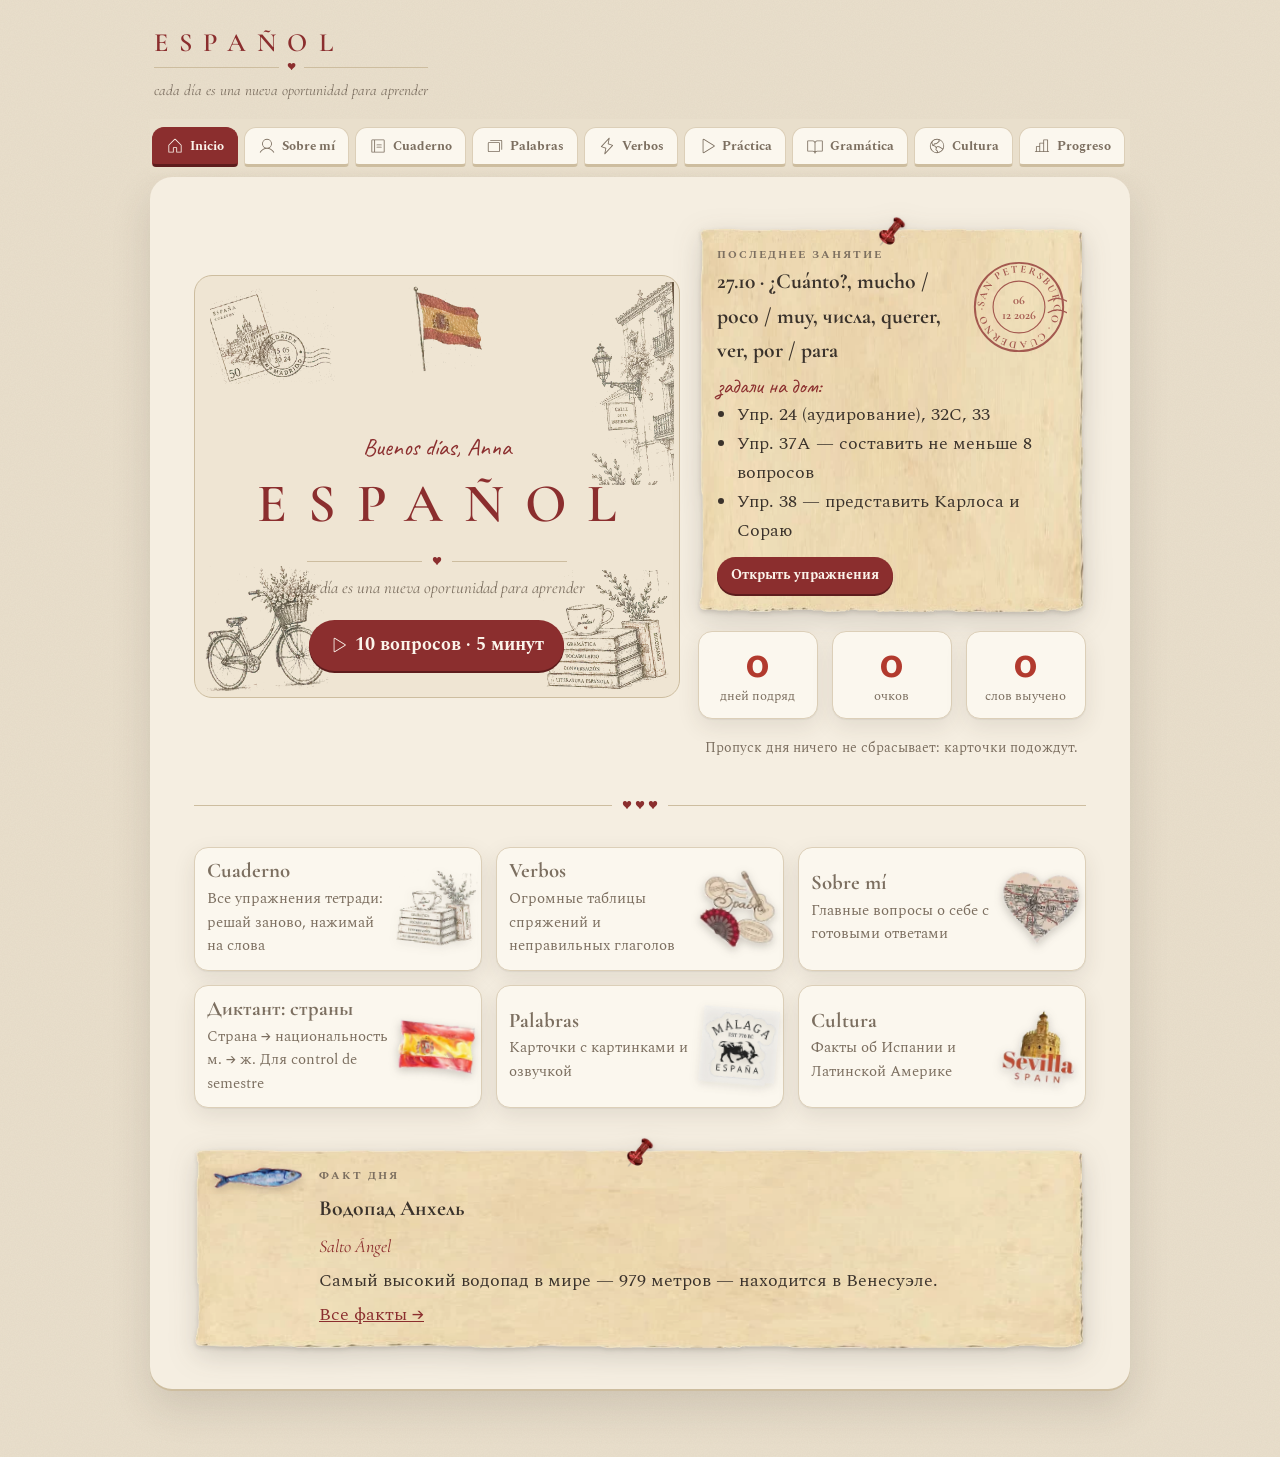
==== commit 7d5d6bee: "Кнопка A1 только там, где меняет содержимое; крупнее основной текст; без дырок блокнота слева Co-Aut" ====
--- a/index.html
+++ b/index.html
@@ -21,7 +21,7 @@
 <body>
 <header class="mast">
   <a class="logo" href="#inicio"><b>ESPAÑOL</b><span class="heartline">♥</span><i>cada día es una nueva oportunidad para aprender</i></a>
-  <div class="modes" role="group" aria-label="Режим"><button data-mode="curso">Мой курс</button><button data-mode="a1">A1 · путешествия</button></div>
+  <div class="modes" role="group" aria-label="Режим"><button data-mode="curso">Мой курс</button><button data-mode="a1">A1</button></div>
 </header>
 <nav class="idx" aria-label="Разделы"><div class="in" id="tabs"></div></nav>
 <main class="wrap"><div class="sheet" id="view"><div class="bootscr" role="status"><b>ESPAÑOL</b><span class="heartline">♥</span><i>cargando…</i></div></div></main>
--- a/styles.css
+++ b/styles.css
@@ -14,7 +14,7 @@
 }
 *{box-sizing:border-box}
 [hidden]{display:none!important}
-body{background:var(--bg);color:var(--ink);font:400 16px/1.6 var(--sans);-webkit-text-size-adjust:100%;
+body{background:var(--bg);color:var(--ink);font:400 18px/1.6 var(--sans);-webkit-text-size-adjust:100%;
   background-image:url("data:image/svg+xml,%3Csvg xmlns='http://www.w3.org/2000/svg' width='220' height='220'%3E%3Cfilter id='n'%3E%3CfeTurbulence type='fractalNoise' baseFrequency='.85' numOctaves='3' stitchTiles='stitch'/%3E%3CfeColorMatrix values='0 0 0 0 .35 0 0 0 0 .28 0 0 0 0 .2 0 0 0 .07 0'/%3E%3C/filter%3E%3Crect width='100%25' height='100%25' filter='url(%23n)'/%3E%3C/svg%3E");
   padding-left:max(12px,env(safe-area-inset-left,0px));padding-right:max(12px,env(safe-area-inset-right,0px));padding-block:0 60px}
 body::before{content:"";position:fixed;inset:0 0 auto;height:env(safe-area-inset-top,0px);z-index:30;background:var(--paper)}
@@ -44,12 +44,7 @@
 .tab:nth-child(3n+2)[aria-current="page"]{background:var(--blue);border-color:var(--blue);border-bottom-color:#1C3360}
 .tab:nth-child(3n)[aria-current="page"]{background:var(--olive);border-color:var(--olive);border-bottom-color:#3E5430}
 /* sheet */
-.sheet{background:var(--paper);border-radius:6px 22px 22px 6px;box-shadow:0 2px 0 var(--line2),0 18px 40px rgba(58,50,43,.14);padding:26px clamp(16px,4vw,44px) 40px;position:relative;min-height:70vh}
-@media (min-width:720px){
-  .sheet{padding-left:clamp(56px,6vw,72px)}
-  .sheet::before{content:"";position:absolute;left:14px;top:22px;bottom:22px;width:22px;
-    background:radial-gradient(circle at 11px 11px,#2B2622 0 5px,#5b524a 5.5px 6px,transparent 6.5px) 0 0/22px 30px repeat-y;opacity:.9}
-}
+.sheet{background:var(--paper);border-radius:22px;box-shadow:0 2px 0 var(--line2),0 18px 40px rgba(58,50,43,.14);padding:26px clamp(16px,4vw,44px) 40px;position:relative;min-height:70vh}
 .stack{display:flex;flex-direction:column;gap:18px}
 .row{display:flex;gap:10px;flex-wrap:wrap;align-items:center}
 .between{justify-content:space-between}
@@ -127,7 +122,7 @@
 .extile .s{font-size:.78rem;color:var(--muted)}
 .done{color:var(--ok);font-weight:800;font-size:.8rem}
 .items{display:flex;flex-direction:column;gap:2px;counter-reset:it}
-.item{display:flex;gap:10px;align-items:baseline;padding:10px 4px;border-bottom:1px dashed var(--line2);line-height:2.1;font-size:1.08rem}
+.item{display:flex;gap:10px;align-items:baseline;padding:10px 4px;border-bottom:1px dashed var(--line2);line-height:2.1;font-size:1.2rem}
 .item::before{counter-increment:it;content:counter(it);font-family:var(--serif);font-weight:700;color:var(--gold);min-width:1.6em;text-align:right;font-size:1rem}
 .item .body{flex:1;min-width:0}
 .gapin{display:inline-block;border:0;border-bottom:2px solid var(--line2);background:rgba(255,255,255,.55);border-radius:6px 6px 0 0;padding:1px 6px;font-size:1.02rem;min-width:3ch;max-width:100%;font-family:var(--sans);color:var(--blue);font-weight:600}
@@ -177,7 +172,7 @@
 .deck{display:flex;gap:14px;align-items:center;text-align:left;background:var(--card);border:1px solid var(--line);border-radius:14px;padding:12px;color:var(--ink);box-shadow:var(--shadow);min-width:0}
 .deck:hover{border-color:var(--wine)}
 .deck b{font-family:var(--serif);font-size:1.3rem;line-height:1.1;display:block}
-.deck span{font-size:.82rem;color:var(--muted)}
+.deck span{font-size:.92rem;color:var(--muted)}
 .wl{display:grid;grid-template-columns:repeat(auto-fill,minmax(250px,1fr));gap:10px}
 .wi{display:flex;gap:12px;align-items:center;background:var(--card);border:1px solid var(--line);border-radius:12px;padding:8px 10px;min-width:0}
 .wi .es{font-family:var(--serif);font-weight:700;font-size:1.2rem;line-height:1.1;overflow-wrap:anywhere}
@@ -229,7 +224,7 @@
 .big-num{font-family:var(--poster);font-size:2.6rem;color:var(--red);line-height:1}
 .sum-cell{font-family:var(--serif);font-size:1.2rem}
 .toast{position:fixed;left:50%;bottom:calc(18px + env(safe-area-inset-bottom,0px));transform:translateX(-50%);background:var(--ink);color:var(--paper);padding:10px 16px;border-radius:999px;font-weight:600;z-index:60}
-@media (max-width:520px){.stack>.row.between>.stkin{width:72px!important;margin-left:auto}.endings .pr{font-size:.68rem;padding:6px}.endings>div{padding:6px 4px}.item{font-size:1rem}.es-text{font-size:1.18rem}.exnum{font-size:3rem}.cover{min-height:250px}}
+@media (max-width:520px){.stack>.row.between>.stkin{width:72px!important;margin-left:auto}.endings .pr{font-size:.68rem;padding:6px}.endings>div{padding:6px 4px}.item{font-size:1.12rem}.es-text{font-size:1.18rem}.exnum{font-size:3rem}.cover{min-height:250px}}
 /* ---------- boot screen ---------- */
 .bootscr{min-height:52vh;display:flex;flex-direction:column;align-items:center;justify-content:center;gap:14px;text-align:center;padding:40px 16px}
 .bootscr b{font-family:var(--serif);font-weight:600;font-size:1.65rem;letter-spacing:.42em;color:var(--wine);line-height:1;padding-left:.42em}
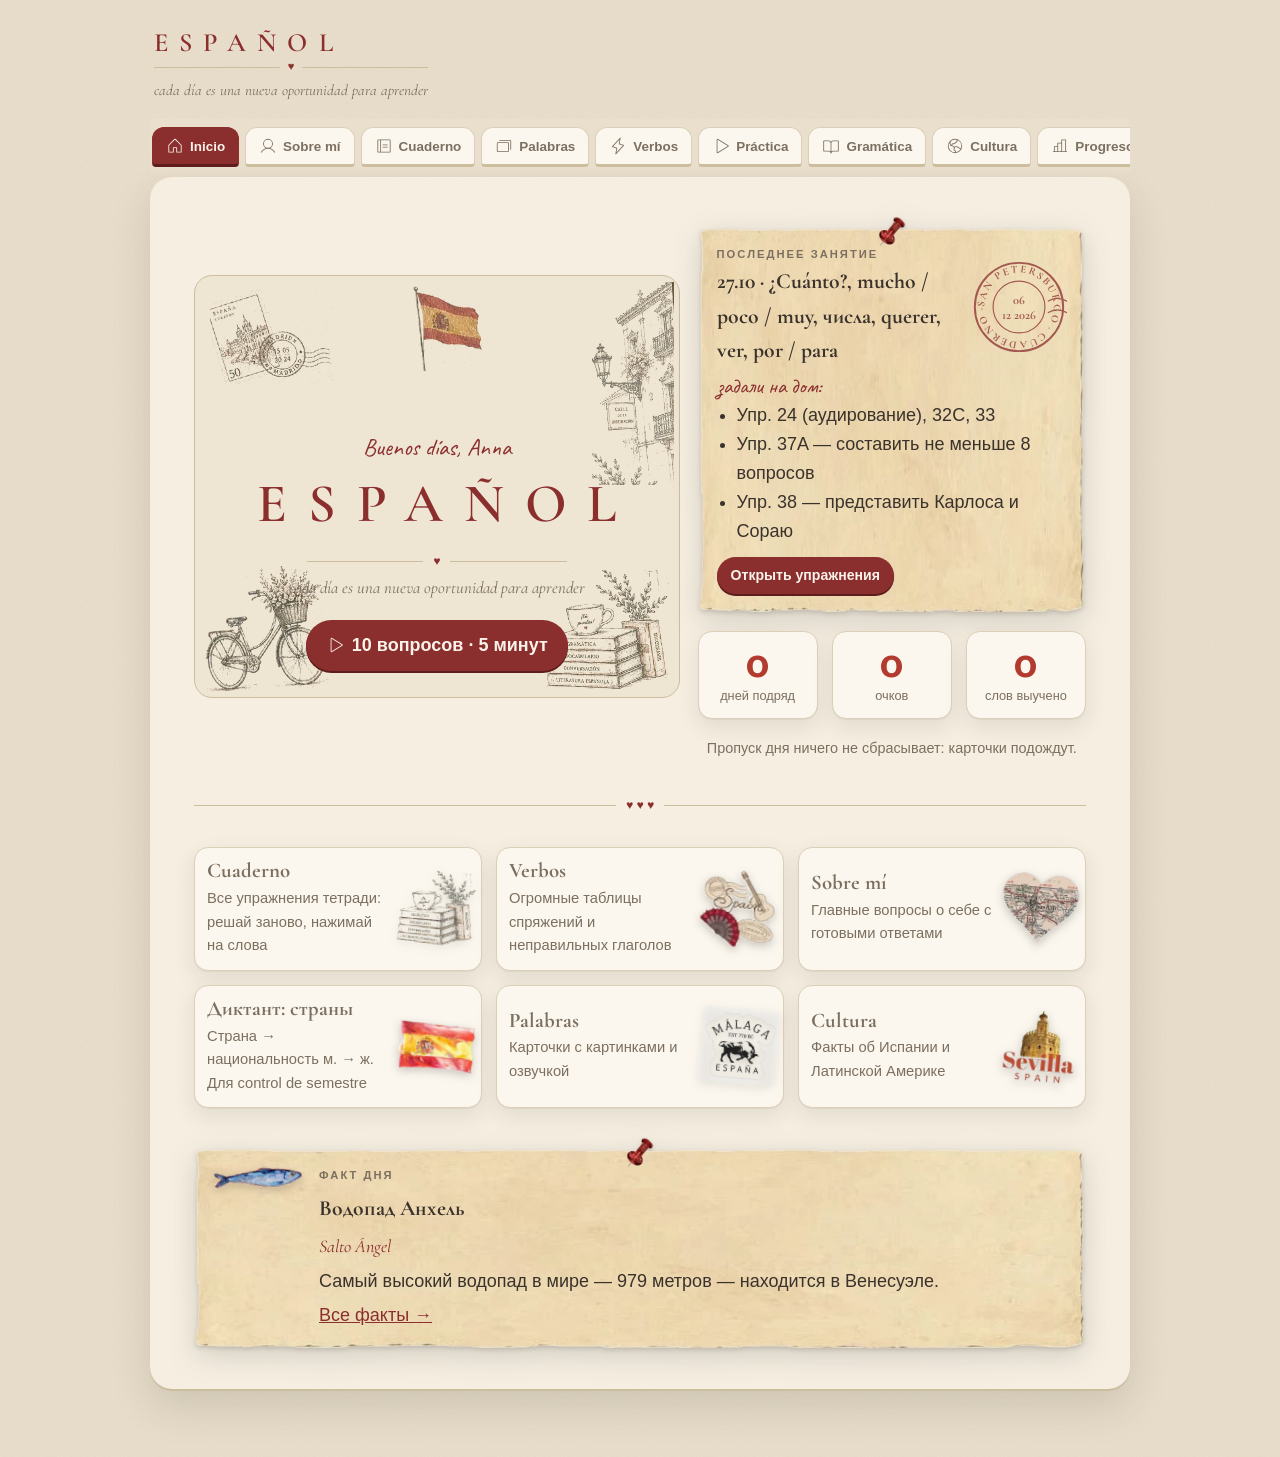
==== commit eeeb958b: "Arial для основного текста Co-Authored-By: Claude Opus 5.5 <noreply@anthropic.com>" ====
--- a/index.html
+++ b/index.html
@@ -15,7 +15,7 @@
 <meta name="apple-mobile-web-app-title" content="Mi español">
 <link rel="preconnect" href="https://fonts.googleapis.com">
 <link rel="preconnect" href="https://fonts.gstatic.com" crossorigin>
-<link rel="stylesheet" href="https://fonts.googleapis.com/css2?family=Caveat:wght@500;700&family=Cormorant+Garamond:ital,wght@0,500;0,600;0,700;1,500;1,600&family=Gentium+Plus&family=Spectral:ital,wght@0,400;0,500;0,600;0,700;0,800;1,400;1,500&display=swap">
+<link rel="stylesheet" href="https://fonts.googleapis.com/css2?family=Caveat:wght@500;700&family=Cormorant+Garamond:ital,wght@0,500;0,600;0,700;1,500;1,600&family=Gentium+Plus&display=swap">
 <link rel="stylesheet" href="styles.css">
 </head>
 <body>
--- a/styles.css
+++ b/styles.css
@@ -9,7 +9,7 @@
   --poster:"Soyuz Grotesk","Arial Black",Impact,sans-serif;
   --serif:"Cormorant Garamond",Georgia,"Times New Roman",serif;
   --hand:"Caveat","Segoe Print",cursive;
-  --sans:"Spectral",Georgia,"Times New Roman",serif;
+  --sans:Arial,"Helvetica Neue",Helvetica,sans-serif;
   --ipa:"Gentium Plus","Charis SIL",Georgia,serif;
 }
 *{box-sizing:border-box}
